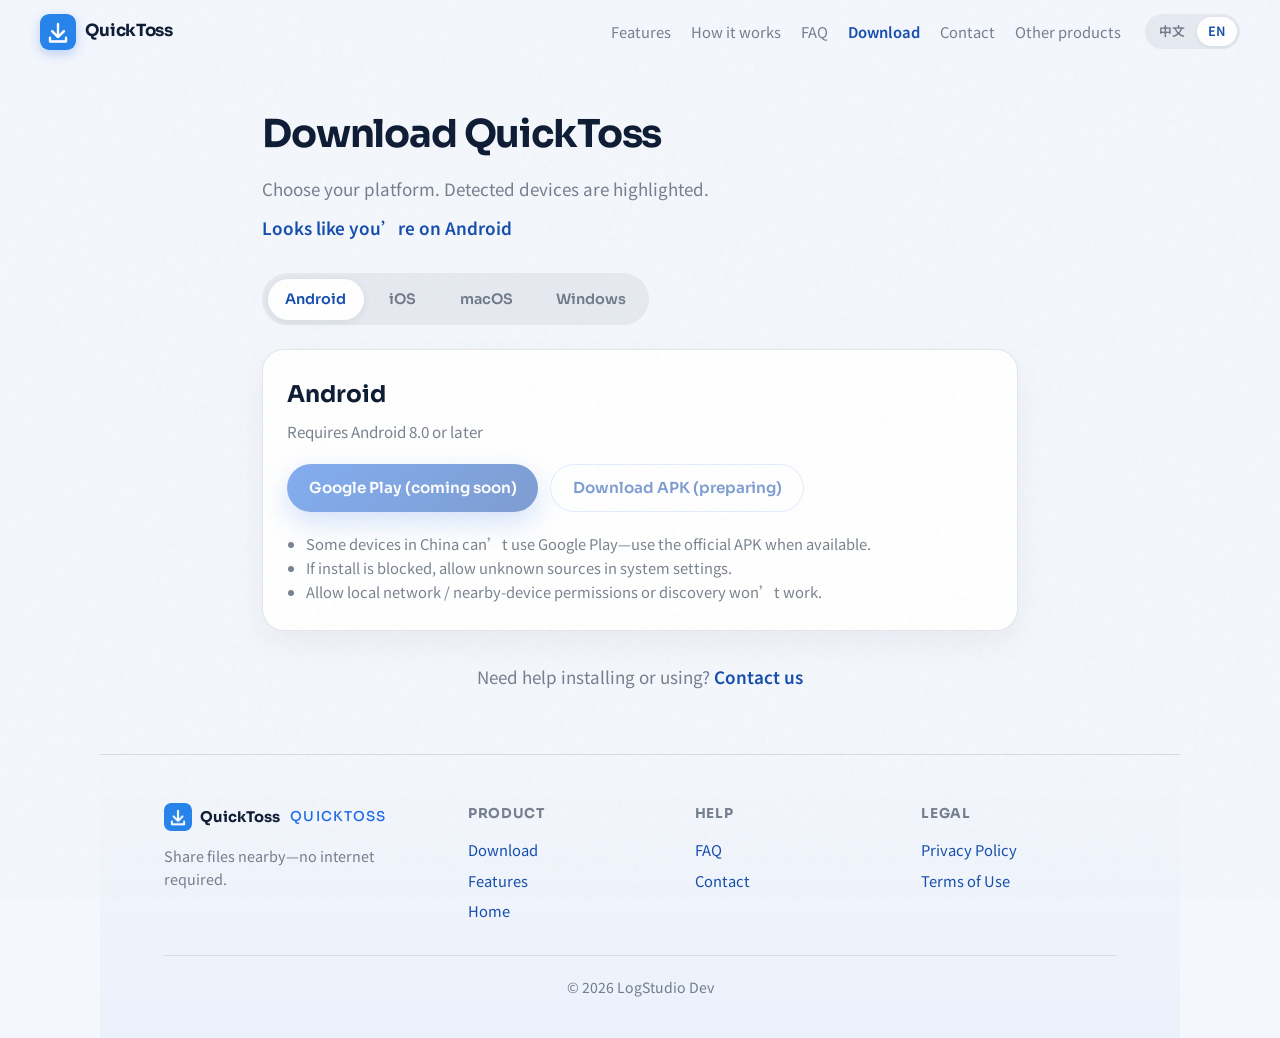
==== download.html @ efa37c93 "Expand the product site with features, FAQ, compare, and a download page. Make the homepage explain " ====
<!DOCTYPE html>
<html lang="zh-CN">
<head>
  <meta charset="utf-8" />
  <meta name="viewport" content="width=device-width, initial-scale=1" />
  <title>下载 · 轻传 QuickToss</title>
  <meta name="description" content="下载轻传：Android、iPhone / iPad、Mac，Windows 即将推出。" />
  <link rel="icon" type="image/png" href="assets/favicon.png" />
  <link rel="preconnect" href="https://fonts.googleapis.com" />
  <link rel="preconnect" href="https://fonts.gstatic.com" crossorigin />
  <link href="https://fonts.googleapis.com/css2?family=Noto+Sans+SC:wght@400;500;700;900&family=Sora:wght@400;500;600;700&display=swap" rel="stylesheet" />
  <link rel="stylesheet" href="styles.css" />
</head>
<body>
  <div class="noise" aria-hidden="true"></div>

  <header class="top">
    <a class="top-brand" href="index.html" aria-label="轻传">
      <img src="assets/icon.png" width="36" height="36" alt="" />
      <span data-i18n="brand">轻传</span>
    </a>
    <nav class="top-nav">
      <a href="index.html#features" data-i18n="nav.features">功能</a>
      <a href="index.html#how" data-i18n="nav.how">怎么用</a>
      <a href="index.html#faq" data-i18n="nav.faq">常见问题</a>
      <a href="download.html" class="is-current" data-i18n="nav.download">下载</a>
      <a href="index.html#contact" data-i18n="nav.contact">联系</a>
      <a href="https://logstudiodev.github.io/LogSuiteWebSite/" target="_blank" rel="noopener noreferrer" data-i18n="nav.more">其他产品</a>
    </nav>
    <div class="lang" role="group" aria-label="Language">
      <button type="button" class="lang-btn is-active" data-lang="zh">中文</button>
      <button type="button" class="lang-btn" data-lang="en">EN</button>
    </div>
  </header>

  <main class="dl-page">
    <header class="dl-hero">
      <h1 data-i18n="dlpage.title">下载轻传</h1>
      <p data-i18n="dlpage.lead">选择你的平台。检测到的设备会高亮显示。</p>
      <p class="dl-detected" data-detect-label></p>
    </header>

    <div class="dl-tabs" role="tablist" data-dl-tabs>
      <button type="button" role="tab" data-platform="android" aria-selected="false">Android</button>
      <button type="button" role="tab" data-platform="ios" aria-selected="false">iOS</button>
      <button type="button" role="tab" data-platform="mac" aria-selected="false">macOS</button>
      <button type="button" role="tab" data-platform="windows" aria-selected="false">Windows</button>
    </div>

    <section class="dl-panel" id="android" data-panel="android" hidden>
      <h2>Android</h2>
      <p class="dl-req" data-i18n="dlpage.android.req">系统要求：Android 8.0 及以上</p>
      <div class="dl-actions">
        <a class="btn btn-primary is-disabled" href="#" aria-disabled="true" data-i18n="dlpage.play">Google Play（即将上架）</a>
        <a class="btn btn-ghost is-disabled" href="#" aria-disabled="true" data-i18n="dlpage.apk">直接下载 APK（准备中）</a>
      </div>
      <ul class="dl-notes">
        <li data-i18n="dlpage.android.n1">国内部分机型无法使用 Google Play，可等官方 APK。</li>
        <li data-i18n="dlpage.android.n2">安装 APK 时如提示「未知来源」，请在系统设置里允许安装。</li>
        <li data-i18n="dlpage.android.n3">首次使用请允许本地网络 / 附近设备相关权限，否则找不到对方。</li>
      </ul>
    </section>

    <section class="dl-panel" id="ios" data-panel="ios" hidden>
      <h2>iPhone / iPad</h2>
      <p class="dl-req" data-i18n="dlpage.ios.req">系统要求：iOS / iPadOS 15 及以上</p>
      <div class="dl-actions">
        <a class="btn btn-primary is-disabled" href="#" aria-disabled="true" data-i18n="dlpage.appstore">App Store（即将上架）</a>
      </div>
      <ul class="dl-notes">
        <li data-i18n="dlpage.ios.n1">首次打开请允许「本地网络」权限，否则找不到附近设备。</li>
        <li data-i18n="dlpage.ios.n2">接收照片进系统相册；其他文件在「文件」App › 轻传。</li>
        <li data-i18n="dlpage.ios.n3">iOS 限制后台接收，传大文件时请保持轻传在前台。</li>
      </ul>
    </section>

    <section class="dl-panel" id="mac" data-panel="mac" hidden>
      <h2>Mac</h2>
      <p class="dl-req" data-i18n="dlpage.mac.req">系统要求：macOS 15 及以上</p>
      <div class="dl-actions">
        <a class="btn btn-primary is-disabled" href="#" aria-disabled="true" data-i18n="dlpage.macstore">Mac App Store（即将上架）</a>
      </div>
      <ul class="dl-notes">
        <li data-i18n="dlpage.mac.n1">首次打开请允许「本地网络」权限。</li>
        <li data-i18n="dlpage.mac.n2">轻传在菜单栏运行，文件默认保存到「下载」文件夹。</li>
        <li data-i18n="dlpage.mac.n3">可在设置里打开「登录时打开」。</li>
      </ul>
    </section>

    <section class="dl-panel" id="windows" data-panel="windows" hidden>
      <h2>Windows</h2>
      <p class="dl-req" data-i18n="dlpage.windows.req">计划支持：Windows 10 1809 及以上（含 Windows 11）</p>
      <div class="dl-actions">
        <a class="btn btn-primary is-disabled" href="#" aria-disabled="true" data-i18n="dlpage.msstore">微软商店（即将推出）</a>
      </div>
      <ul class="dl-notes">
        <li data-i18n="dlpage.windows.n1">Windows 版排在安卓 / iOS / Mac 第一期功能完成之后。</li>
        <li data-i18n="dlpage.windows.n2">上架后请把 Wi‑Fi 设为「专用网络」，否则可能收不到文件。</li>
        <li data-i18n="dlpage.windows.n3">打开 HEIC 照片可能需要安装微软的 HEIF 扩展。</li>
      </ul>
    </section>

    <p class="dl-help"><span data-i18n="dlpage.help">安装或使用遇到问题？</span> <a href="index.html#contact" data-i18n="dlpage.help.link">联系我们</a></p>
  </main>

  <footer class="foot foot-grid">
    <div class="foot-col">
      <div class="foot-brand">
        <img src="assets/icon.png" width="28" height="28" alt="" />
        <span data-i18n="brand">轻传</span>
        <span class="foot-aka">QuickToss</span>
      </div>
      <p class="foot-tag" data-i18n="foot.tag">无需互联网，与附近设备分享文件。</p>
    </div>
    <div class="foot-col">
      <h4 data-i18n="foot.product">产品</h4>
      <a href="download.html" data-i18n="nav.download">下载</a>
      <a href="index.html#features" data-i18n="nav.features">功能</a>
      <a href="index.html" data-i18n="dlpage.home">首页</a>
    </div>
    <div class="foot-col">
      <h4 data-i18n="foot.help">帮助</h4>
      <a href="index.html#faq" data-i18n="nav.faq">常见问题</a>
      <a href="index.html#contact" data-i18n="nav.contact">联系我们</a>
    </div>
    <div class="foot-col">
      <h4 data-i18n="foot.legal">法律</h4>
      <a href="privacy.html" data-i18n="foot.privacy">隐私政策</a>
      <a href="terms.html" data-i18n="foot.terms">使用协议</a>
    </div>
    <p class="foot-copy">© 2026 LogStudio Dev</p>
  </footer>

  <script src="app.js"></script>
</body>
</html>
---- styles.css ----
:root {
  --blue: #1e6be6;
  --blue-ink: #144dad;
  --blue-deep: #0a2a6e;
  --blue-soft: #e8f1ff;
  --sky: #6eb0ff;
  --canvas: #f4f7fc;
  --ink: #0d1b33;
  --muted: rgba(13, 27, 51, 0.55);
  --line: rgba(13, 27, 51, 0.1);
  --white: #ffffff;
  --radius: 18px;
  --font-display: "Sora", "Noto Sans SC", system-ui, sans-serif;
  --font-body: "Noto Sans SC", "Sora", system-ui, sans-serif;
  --ease: cubic-bezier(0.22, 1, 0.36, 1);
}

*,
*::before,
*::after {
  box-sizing: border-box;
}

html {
  scroll-behavior: smooth;
}

body {
  margin: 0;
  color: var(--ink);
  font-family: var(--font-body);
  font-size: 17px;
  line-height: 1.6;
  background: var(--canvas);
  -webkit-font-smoothing: antialiased;
  text-rendering: optimizeLegibility;
}

img {
  display: block;
  max-width: 100%;
}

a {
  color: inherit;
  text-decoration: none;
}

button {
  font: inherit;
  color: inherit;
  background: none;
  border: 0;
  cursor: pointer;
}

.noise {
  pointer-events: none;
  position: fixed;
  inset: 0;
  z-index: 50;
  opacity: 0.035;
  background-image: url("data:image/svg+xml,%3Csvg viewBox='0 0 200 200' xmlns='http://www.w3.org/2000/svg'%3E%3Cfilter id='n'%3E%3CfeTurbulence type='fractalNoise' baseFrequency='0.85' numOctaves='3' stitchTiles='stitch'/%3E%3C/filter%3E%3Crect width='100%25' height='100%25' filter='url(%23n)'/%3E%3C/svg%3E");
}

/* —— Top bar —— */
.top {
  position: fixed;
  top: 0;
  left: 0;
  right: 0;
  z-index: 40;
  display: flex;
  align-items: center;
  gap: 1.5rem;
  padding: 0.85rem clamp(1.2rem, 4vw, 2.5rem);
  background: rgba(244, 247, 252, 0.72);
  backdrop-filter: blur(16px) saturate(1.2);
  border-bottom: 1px solid transparent;
  transition: border-color 0.3s var(--ease), background 0.3s var(--ease);
}

.top.is-scrolled {
  border-bottom-color: var(--line);
  background: rgba(244, 247, 252, 0.9);
}

.top-brand {
  display: flex;
  align-items: center;
  gap: 0.55rem;
  font-family: var(--font-display);
  font-weight: 700;
  font-size: 1.05rem;
  letter-spacing: -0.02em;
}

.top-brand img {
  border-radius: 9px;
  box-shadow: 0 4px 12px rgba(30, 107, 230, 0.28);
}

.top-nav {
  display: flex;
  gap: 1.25rem;
  margin-left: auto;
  font-size: 0.92rem;
  color: var(--muted);
}

.top-nav a:hover {
  color: var(--ink);
}

.lang {
  display: flex;
  padding: 3px;
  border-radius: 999px;
  background: rgba(13, 27, 51, 0.06);
}

.lang-btn {
  padding: 0.28rem 0.7rem;
  border-radius: 999px;
  font-size: 0.8rem;
  font-weight: 600;
  color: var(--muted);
  transition: background 0.2s, color 0.2s;
}

.lang-btn.is-active {
  background: var(--white);
  color: var(--blue-ink);
  box-shadow: 0 1px 4px rgba(13, 27, 51, 0.08);
}

/* —— Hero —— */
.hero {
  position: relative;
  min-height: 100svh;
  display: grid;
  grid-template-columns: 1.05fr 0.95fr;
  align-items: center;
  gap: clamp(1.5rem, 4vw, 3rem);
  padding: clamp(6rem, 12vh, 8rem) clamp(1.2rem, 5vw, 4rem) 4rem;
  overflow: hidden;
}

.hero-bg {
  position: absolute;
  inset: 0;
  z-index: 0;
  background:
    radial-gradient(ellipse 80% 60% at 70% 40%, rgba(110, 176, 255, 0.45), transparent 55%),
    radial-gradient(ellipse 50% 40% at 15% 80%, rgba(30, 107, 230, 0.18), transparent 50%),
    linear-gradient(165deg, #dceaff 0%, var(--canvas) 45%, #eef3fb 100%);
}

.orb {
  position: absolute;
  border-radius: 50%;
  filter: blur(60px);
  animation: drift 14s ease-in-out infinite alternate;
}

.orb-a {
  width: min(48vw, 520px);
  height: min(48vw, 520px);
  top: -8%;
  right: 5%;
  background: rgba(30, 107, 230, 0.35);
}

.orb-b {
  width: min(36vw, 380px);
  height: min(36vw, 380px);
  bottom: 5%;
  left: 8%;
  background: rgba(110, 176, 255, 0.4);
  animation-delay: -5s;
}

.grid {
  position: absolute;
  inset: 0;
  background-image:
    linear-gradient(rgba(30, 107, 230, 0.06) 1px, transparent 1px),
    linear-gradient(90deg, rgba(30, 107, 230, 0.06) 1px, transparent 1px);
  background-size: 56px 56px;
  mask-image: radial-gradient(ellipse 70% 60% at 60% 45%, #000 20%, transparent 75%);
}

@keyframes drift {
  from { transform: translate(0, 0) scale(1); }
  to { transform: translate(-4%, 6%) scale(1.08); }
}

.hero-copy,
.hero-stage {
  position: relative;
  z-index: 1;
}

.hero-brand {
  margin: 0;
  font-family: var(--font-display);
  font-weight: 700;
  font-size: clamp(3.4rem, 9vw, 6.2rem);
  line-height: 0.95;
  letter-spacing: -0.04em;
  color: var(--blue-deep);
  animation: rise 0.9s var(--ease) both;
}

.hero-aka {
  margin: 0.35rem 0 1.4rem;
  font-family: var(--font-display);
  font-weight: 600;
  font-size: clamp(1.05rem, 2.2vw, 1.35rem);
  letter-spacing: 0.18em;
  text-transform: uppercase;
  color: var(--blue);
  animation: rise 0.9s var(--ease) 0.08s both;
}

.hero-copy h1 {
  margin: 0 0 0.85rem;
  max-width: 14em;
  font-family: var(--font-display);
  font-weight: 600;
  font-size: clamp(1.45rem, 3vw, 2rem);
  line-height: 1.25;
  letter-spacing: -0.02em;
  animation: rise 0.9s var(--ease) 0.14s both;
}

.hero-lead {
  margin: 0 0 1.75rem;
  max-width: 28em;
  color: var(--muted);
  font-size: 1.05rem;
  animation: rise 0.9s var(--ease) 0.2s both;
}

.hero-pills {
  list-style: none;
  margin: 0 0 1.5rem;
  padding: 0;
  display: flex;
  flex-wrap: wrap;
  gap: 0.5rem;
  animation: rise 0.9s var(--ease) 0.24s both;
}

.hero-pills li {
  padding: 0.35rem 0.85rem;
  border-radius: 999px;
  font-family: var(--font-display);
  font-size: 0.82rem;
  font-weight: 600;
  color: var(--blue-ink);
  background: rgba(255, 255, 255, 0.7);
  border: 1px solid rgba(30, 107, 230, 0.2);
}

.hero-cta {
  display: flex;
  flex-wrap: wrap;
  gap: 0.75rem;
  animation: rise 0.9s var(--ease) 0.28s both;
}

/* —— Stats strip —— */
.stats {
  padding: 0 clamp(1.2rem, 5vw, 4rem) 1rem;
}

.stats-inner {
  max-width: 1080px;
  margin: 0 auto;
  display: grid;
  grid-template-columns: repeat(4, 1fr);
  gap: 0.85rem;
  padding: 1.25rem 1.4rem;
  border-radius: 22px;
  background: var(--white);
  border: 1px solid var(--line);
  box-shadow: 0 12px 32px rgba(13, 27, 51, 0.05);
}

.stat {
  display: flex;
  flex-direction: column;
  gap: 0.2rem;
  text-align: center;
}

.stat strong {
  font-family: var(--font-display);
  font-size: 1.55rem;
  font-weight: 700;
  letter-spacing: -0.03em;
  color: var(--blue-deep);
}

.stat span {
  font-size: 0.85rem;
  color: var(--muted);
}

@keyframes rise {
  from {
    opacity: 0;
    transform: translateY(22px);
  }
  to {
    opacity: 1;
    transform: translateY(0);
  }
}

.btn {
  display: inline-flex;
  align-items: center;
  justify-content: center;
  min-height: 48px;
  padding: 0 1.35rem;
  border-radius: 999px;
  font-family: var(--font-display);
  font-weight: 600;
  font-size: 0.95rem;
  transition: transform 0.2s var(--ease), box-shadow 0.2s, background 0.2s;
}

.btn:hover {
  transform: translateY(-1px);
}

.btn-primary {
  color: var(--white);
  background: linear-gradient(135deg, var(--blue) 0%, var(--blue-ink) 100%);
  box-shadow: 0 10px 28px rgba(30, 107, 230, 0.35);
}

.btn-primary:hover {
  box-shadow: 0 14px 32px rgba(30, 107, 230, 0.42);
}

.btn-ghost {
  color: var(--blue-ink);
  background: rgba(255, 255, 255, 0.55);
  border: 1px solid rgba(30, 107, 230, 0.22);
}

.btn-ghost:hover {
  background: var(--white);
}

/* Hero stage — desktop & mobile are separate layouts */
.hero-stage {
  display: flex;
  align-items: center;
  justify-content: center;
  animation: rise 1s var(--ease) 0.22s both;
}

.hero-stage-mobi {
  display: none;
}

.hero-stage-desk {
  gap: clamp(0.6rem, 1.8vw, 1.4rem);
  min-height: 320px;
  width: 100%;
  max-width: none;
  justify-self: stretch;
}

.hero-stage-desk .stage-icon img {
  width: clamp(160px, 18vw, 220px);
  height: auto;
  border-radius: 28%;
  box-shadow:
    0 28px 64px rgba(20, 77, 173, 0.38),
    0 0 0 1px rgba(255, 255, 255, 0.4) inset;
  animation: breathe 4.5s ease-in-out infinite;
}

.hero-stage-desk .stage-device {
  width: 64px;
  height: 96px;
  border-radius: 14px;
}

.hero-stage-desk .stage-mac {
  width: 118px;
  height: 74px;
  border-radius: 12px;
}

.hero-stage-desk .stage-beam {
  width: clamp(72px, 9vw, 120px);
  height: 4px;
}

.stage-icon {
  position: relative;
  flex-shrink: 0;
}

.stage-icon::after {
  content: "";
  position: absolute;
  inset: -22%;
  border-radius: 40%;
  background: radial-gradient(circle, rgba(30, 107, 230, 0.3), transparent 68%);
  z-index: -1;
  animation: pulse-glow 4.5s ease-in-out infinite;
}

@keyframes breathe {
  0%, 100% { transform: translateY(0); }
  50% { transform: translateY(-10px); }
}

@keyframes pulse-glow {
  0%, 100% { opacity: 0.7; transform: scale(1); }
  50% { opacity: 1; transform: scale(1.06); }
}

.stage-device {
  border-radius: 12px;
  background: linear-gradient(160deg, var(--white), #d8e7ff);
  border: 2px solid rgba(30, 107, 230, 0.35);
  box-shadow: 0 14px 32px rgba(20, 77, 173, 0.16);
  position: relative;
  flex-shrink: 0;
}

.stage-mac::after {
  content: "";
  position: absolute;
  left: 50%;
  bottom: -12px;
  transform: translateX(-50%);
  width: 56%;
  height: 7px;
  border-radius: 0 0 5px 5px;
  background: rgba(30, 107, 230, 0.28);
}

.stage-label {
  position: absolute;
  left: 50%;
  bottom: -1.75rem;
  transform: translateX(-50%);
  font-family: var(--font-display);
  font-size: 0.75rem;
  font-weight: 600;
  letter-spacing: 0.06em;
  color: var(--blue-ink);
  opacity: 0.72;
  white-space: nowrap;
}

.stage-beam {
  position: relative;
  height: 3px;
  border-radius: 999px;
  background: linear-gradient(90deg, transparent, var(--blue), transparent);
  overflow: visible;
  flex-shrink: 1;
}

.stage-beam-r {
  background: linear-gradient(90deg, transparent, var(--sky), transparent);
}

.packet {
  position: absolute;
  top: 50%;
  width: 8px;
  height: 8px;
  margin-top: -4px;
  border-radius: 50%;
  background: var(--blue);
  box-shadow: 0 0 12px rgba(30, 107, 230, 0.8);
  animation: fly 2.4s linear infinite;
}

.stage-beam-r .packet {
  background: var(--sky);
  animation-name: fly-r;
}

.packet.p2 { animation-delay: 0.8s; }
.packet.p3 { animation-delay: 1.6s; }

@keyframes fly {
  0% { left: 0; opacity: 0; transform: scale(0.6); }
  15% { opacity: 1; }
  85% { opacity: 1; }
  100% { left: 100%; opacity: 0; transform: scale(1.1); }
}

@keyframes fly-r {
  0% { left: 100%; opacity: 0; transform: scale(0.6); }
  15% { opacity: 1; }
  85% { opacity: 1; }
  100% { left: 0; opacity: 0; transform: scale(1.1); }
}

/* —— Sections —— */
.section {
  padding: clamp(4rem, 10vh, 6.5rem) clamp(1.2rem, 5vw, 4rem);
  max-width: 1080px;
  margin: 0 auto;
}

.section-head {
  margin-bottom: 2.5rem;
  max-width: 36em;
}

.section-head h2 {
  margin: 0 0 0.6rem;
  font-family: var(--font-display);
  font-weight: 700;
  font-size: clamp(1.65rem, 3.5vw, 2.25rem);
  letter-spacing: -0.03em;
  line-height: 1.2;
}

.section-head p {
  margin: 0;
  color: var(--muted);
  font-size: 1.05rem;
}

.feature-grid {
  list-style: none;
  margin: 0;
  padding: 0;
  display: grid;
  grid-template-columns: repeat(2, 1fr);
  gap: 1.1rem;
}

.feature-grid-3 {
  grid-template-columns: repeat(3, 1fr);
}

.feature-card {
  position: relative;
  display: flex;
  flex-direction: column;
  gap: 0.55rem;
  padding: 1.45rem 1.4rem 1.5rem;
  border-radius: 22px;
  background:
    linear-gradient(165deg, rgba(255, 255, 255, 0.95), rgba(232, 241, 255, 0.65));
  border: 1px solid rgba(30, 107, 230, 0.12);
  box-shadow: 0 14px 36px rgba(20, 77, 173, 0.07);
  transition: transform 0.25s var(--ease), box-shadow 0.25s;
}

.feature-badge {
  position: absolute;
  top: 0.9rem;
  right: 0.9rem;
  padding: 0.2rem 0.55rem;
  border-radius: 999px;
  font-family: var(--font-display);
  font-size: 0.68rem;
  font-weight: 700;
  letter-spacing: 0.04em;
  color: var(--blue);
  background: var(--blue-soft);
}

.feature-card:hover {
  transform: translateY(-3px);
  box-shadow: 0 20px 44px rgba(20, 77, 173, 0.12);
}

.feature-icon {
  display: grid;
  place-items: center;
  width: 48px;
  height: 48px;
  border-radius: 14px;
  color: var(--blue);
  background: rgba(30, 107, 230, 0.1);
  margin-bottom: 0.15rem;
}

.feature-card strong {
  font-family: var(--font-display);
  font-size: 1.15rem;
  letter-spacing: -0.02em;
}

.feature-card > span:last-child {
  color: var(--muted);
  font-size: 0.95rem;
  line-height: 1.55;
}

.steps {
  list-style: none;
  margin: 0;
  padding: 0;
  display: grid;
  grid-template-columns: repeat(3, 1fr);
  gap: 1rem;
}

.step-card {
  position: relative;
  display: flex;
  flex-direction: column;
  gap: 1rem;
  min-height: 100%;
  padding: 1.5rem 1.35rem 1.55rem;
  border-radius: 22px;
  background: var(--white);
  border: 1px solid var(--line);
  box-shadow: 0 12px 32px rgba(13, 27, 51, 0.05);
  overflow: hidden;
}

.step-card::before {
  content: "";
  position: absolute;
  inset: 0 auto 0 0;
  width: 4px;
  background: linear-gradient(180deg, var(--blue), var(--sky));
}

.step-num {
  display: inline-flex;
  align-items: center;
  font-family: var(--font-display);
  font-weight: 700;
  font-size: 0.85rem;
  letter-spacing: 0.08em;
  color: var(--blue);
  background: var(--blue-soft);
  border-radius: 999px;
  padding: 0.35rem 0.75rem;
  width: fit-content;
}

.step-body strong {
  display: block;
  font-family: var(--font-display);
  font-size: 1.15rem;
  margin-bottom: 0.4rem;
  letter-spacing: -0.02em;
}

.step-body p {
  margin: 0;
  color: var(--muted);
  font-size: 0.95rem;
  line-height: 1.55;
}

.safe-block {
  margin-top: 3rem;
  padding: 1.75rem 1.5rem 1.85rem;
  border-radius: 24px;
  background: linear-gradient(160deg, rgba(30, 107, 230, 0.08), rgba(255, 255, 255, 0.9));
  border: 1px solid rgba(30, 107, 230, 0.14);
}

.safe-block .section-head {
  margin-bottom: 1.5rem;
}

.safe-block h3 {
  margin: 0 0 0.45rem;
  font-family: var(--font-display);
  font-size: clamp(1.25rem, 2.5vw, 1.55rem);
  letter-spacing: -0.02em;
}

.safe-steps {
  list-style: none;
  margin: 0;
  padding: 0;
  display: grid;
  grid-template-columns: repeat(3, 1fr);
  gap: 1rem;
  counter-reset: safe;
}

.safe-steps li {
  position: relative;
  padding: 1.1rem 1.1rem 1.15rem 1.2rem;
  border-radius: 16px;
  background: rgba(255, 255, 255, 0.85);
  border: 1px solid rgba(30, 107, 230, 0.1);
}

.safe-steps li::before {
  counter-increment: safe;
  content: counter(safe);
  display: inline-flex;
  align-items: center;
  justify-content: center;
  width: 1.6rem;
  height: 1.6rem;
  margin-bottom: 0.55rem;
  border-radius: 50%;
  font-family: var(--font-display);
  font-size: 0.8rem;
  font-weight: 700;
  color: var(--white);
  background: var(--blue);
}

.safe-steps strong {
  display: block;
  font-family: var(--font-display);
  margin-bottom: 0.35rem;
}

.safe-steps p {
  margin: 0;
  color: var(--muted);
  font-size: 0.92rem;
}

/* —— Compare —— */
.compare-wrap {
  overflow-x: auto;
  border-radius: 22px;
  border: 1px solid var(--line);
  background: var(--white);
  box-shadow: 0 12px 32px rgba(13, 27, 51, 0.05);
}

.compare-table {
  width: 100%;
  border-collapse: collapse;
  min-width: 640px;
  font-size: 0.95rem;
}

.compare-table th,
.compare-table td {
  padding: 0.95rem 1rem;
  text-align: center;
  border-bottom: 1px solid var(--line);
}

.compare-table thead th {
  font-family: var(--font-display);
  font-weight: 700;
  font-size: 0.92rem;
  background: rgba(232, 241, 255, 0.55);
}

.compare-table tbody th {
  text-align: left;
  font-weight: 600;
  color: var(--ink);
  white-space: nowrap;
}

.compare-table tbody tr:last-child th,
.compare-table tbody tr:last-child td {
  border-bottom: 0;
}

.compare-table .is-highlight {
  background: rgba(30, 107, 230, 0.07);
  color: var(--blue-ink);
  font-weight: 700;
}

/* —— FAQ —— */
.faq-list {
  display: flex;
  flex-direction: column;
  gap: 0.75rem;
  max-width: 800px;
}

.faq-item {
  border-radius: 16px;
  background: var(--white);
  border: 1px solid var(--line);
  padding: 0 1.2rem;
  overflow: hidden;
}

.faq-item summary {
  cursor: pointer;
  list-style: none;
  padding: 1.1rem 0;
  font-family: var(--font-display);
  font-weight: 600;
  font-size: 1.02rem;
}

.faq-item summary::-webkit-details-marker {
  display: none;
}

.faq-item summary::after {
  content: "+";
  float: right;
  color: var(--blue);
  font-weight: 700;
}

.faq-item[open] summary::after {
  content: "–";
}

.faq-item p {
  margin: 0 0 1.15rem;
  color: var(--muted);
  font-size: 0.95rem;
  line-height: 1.6;
}

.dl-more {
  margin: 1.5rem 0 0;
  text-align: center;
}

.dl-more a {
  color: var(--blue-ink);
  font-weight: 600;
}

.dl-more a:hover {
  text-decoration: underline;
}

.contact-addr {
  margin: 1.5rem 0 0;
  text-align: center;
  color: var(--muted);
  font-size: 0.92rem;
}

.contact-addr a {
  color: var(--blue-ink);
  font-weight: 600;
}

/* —— Download page —— */
.dl-page {
  max-width: 820px;
  margin: 0 auto;
  padding: 6.5rem clamp(1.2rem, 4vw, 2rem) 4rem;
}

.dl-hero h1 {
  margin: 0 0 0.6rem;
  font-family: var(--font-display);
  font-size: clamp(1.8rem, 4vw, 2.4rem);
  letter-spacing: -0.03em;
}

.dl-hero p {
  margin: 0;
  color: var(--muted);
}

.dl-detected {
  margin-top: 0.75rem !important;
  font-weight: 600;
  color: var(--blue-ink) !important;
}

.dl-tabs {
  display: flex;
  flex-wrap: wrap;
  gap: 0.5rem;
  margin: 2rem 0 1.5rem;
  padding: 0.35rem;
  border-radius: 999px;
  background: rgba(13, 27, 51, 0.06);
  width: fit-content;
  max-width: 100%;
}

.dl-tabs button {
  padding: 0.55rem 1.1rem;
  border-radius: 999px;
  font-family: var(--font-display);
  font-weight: 600;
  font-size: 0.9rem;
  color: var(--muted);
}

.dl-tabs button.is-active,
.dl-tabs button[aria-selected="true"] {
  background: var(--white);
  color: var(--blue-ink);
  box-shadow: 0 2px 8px rgba(13, 27, 51, 0.08);
}

.dl-panel {
  padding: 1.6rem 1.5rem;
  border-radius: 22px;
  background: var(--white);
  border: 1px solid var(--line);
  box-shadow: 0 12px 32px rgba(13, 27, 51, 0.05);
}

.dl-panel h2 {
  margin: 0 0 0.4rem;
  font-family: var(--font-display);
  font-size: 1.45rem;
}

.dl-req {
  margin: 0 0 1.25rem;
  color: var(--muted);
  font-size: 0.95rem;
}

.dl-actions {
  display: flex;
  flex-wrap: wrap;
  gap: 0.75rem;
  margin-bottom: 1.25rem;
}

.btn.is-disabled,
.btn[aria-disabled="true"] {
  opacity: 0.55;
  pointer-events: none;
  cursor: default;
}

.dl-notes {
  margin: 0;
  padding-left: 1.2rem;
  color: var(--muted);
  font-size: 0.92rem;
  line-height: 1.65;
}

.dl-help {
  margin: 2rem 0 0;
  text-align: center;
  color: var(--muted);
}

.dl-help a {
  color: var(--blue-ink);
  font-weight: 600;
}

.top-nav a.is-current {
  color: var(--blue-ink);
  font-weight: 600;
}

/* —— Download —— */
.download {
  max-width: 960px;
}

.dl-grid {
  display: grid;
  grid-template-columns: repeat(2, 1fr);
  gap: 1rem;
}

.dl-item {
  display: flex;
  flex-direction: column;
  gap: 0.2rem;
  padding: 1.35rem 1.4rem;
  border-radius: var(--radius);
  background: var(--white);
  border: 1px solid var(--line);
  transition: border-color 0.2s, box-shadow 0.2s, transform 0.2s var(--ease);
}

.dl-item:hover {
  border-color: rgba(30, 107, 230, 0.35);
  box-shadow: 0 12px 32px rgba(20, 77, 173, 0.1);
  transform: translateY(-2px);
}

.dl-item[aria-disabled="true"] {
  opacity: 0.72;
  cursor: default;
}

.dl-item[aria-disabled="true"]:hover {
  transform: none;
  box-shadow: none;
  border-color: var(--line);
}

.dl-platform {
  font-family: var(--font-display);
  font-weight: 700;
  font-size: 1.05rem;
}

.dl-store {
  color: var(--muted);
  font-size: 0.9rem;
}

.dl-soon {
  margin-top: 0.55rem;
  font-size: 0.78rem;
  font-weight: 600;
  letter-spacing: 0.04em;
  color: var(--blue);
  text-transform: uppercase;
}

.dl-item-ready .dl-soon {
  color: var(--blue-ink);
}

/* —— Screens carousel —— */
.screens {
  max-width: 1100px;
}

.screen-carousel {
  position: relative;
  display: grid;
  grid-template-columns: auto 1fr auto;
  align-items: center;
  gap: 0.5rem 0.75rem;
}

.carousel-track {
  display: flex;
  gap: 1.25rem;
  overflow-x: auto;
  scroll-snap-type: x mandatory;
  scroll-behavior: smooth;
  padding: 0.75rem 0.25rem 1.5rem;
  -webkit-overflow-scrolling: touch;
  scrollbar-width: none;
}

.carousel-track::-webkit-scrollbar {
  display: none;
}

.phone-frame {
  flex: 0 0 auto;
  width: min(240px, 72vw);
  margin: 0;
  scroll-snap-align: center;
}

.phone-shot {
  border-radius: 28px;
  overflow: hidden;
  border: 3px solid #0d1b33;
  background: #0d1b33;
  box-shadow: 0 20px 48px rgba(13, 27, 51, 0.14);
  aspect-ratio: 800 / 1632;
}

.phone-shot img {
  width: 100%;
  height: 100%;
  object-fit: cover;
  display: block;
}

.phone-frame figcaption {
  margin-top: 0.85rem;
  text-align: center;
  font-family: var(--font-display);
  font-size: 0.88rem;
  font-weight: 600;
  color: var(--muted);
}

.carousel-nav {
  width: 42px;
  height: 42px;
  border-radius: 50%;
  display: grid;
  place-items: center;
  background: var(--white);
  border: 1px solid var(--line);
  color: var(--blue-ink);
  box-shadow: 0 6px 16px rgba(13, 27, 51, 0.06);
  transition: background 0.2s, transform 0.2s;
}

.carousel-nav:hover {
  background: var(--blue-soft);
  transform: scale(1.04);
}

.carousel-dots {
  grid-column: 1 / -1;
  display: flex;
  justify-content: center;
  gap: 0.45rem;
}

.carousel-dots button {
  width: 8px;
  height: 8px;
  border-radius: 50%;
  background: rgba(30, 107, 230, 0.25);
  padding: 0;
}

.carousel-dots button.is-active {
  background: var(--blue);
  width: 22px;
  border-radius: 999px;
}

/* —— Contact —— */
.contact-kicker {
  margin: 0 0 0.4rem;
  font-family: var(--font-display);
  font-size: 0.85rem;
  font-weight: 700;
  letter-spacing: 0.08em;
  text-transform: uppercase;
  color: var(--blue);
}

.contact-panel {
  display: grid;
  grid-template-columns: repeat(3, 1fr);
  gap: 1rem;
}

.contact-panel-email {
  grid-template-columns: repeat(2, 1fr);
  max-width: 720px;
}

.contact-block {
  padding: 1.4rem 1.35rem;
  border-radius: var(--radius);
  background: var(--white);
  border: 1px solid var(--line);
}

.contact-block h3 {
  margin: 0 0 0.45rem;
  font-family: var(--font-display);
  font-size: 1.05rem;
}

.contact-block p {
  margin: 0 0 1rem;
  color: var(--muted);
  font-size: 0.95rem;
  line-height: 1.55;
}

.contact-block .btn {
  font-size: 0.85rem;
  min-height: 42px;
  padding: 0 1rem;
  word-break: break-all;
}

/* —— Footer —— */
.foot {
  padding: 3rem clamp(1.2rem, 5vw, 4rem) 2.5rem;
  border-top: 1px solid var(--line);
  text-align: center;
  background: linear-gradient(180deg, transparent, rgba(30, 107, 230, 0.04));
}

.foot-grid {
  display: grid;
  grid-template-columns: 1.4fr repeat(3, 1fr);
  gap: 1.5rem 2rem;
  text-align: left;
  max-width: 1080px;
  margin: 0 auto;
}

.foot-col {
  display: flex;
  flex-direction: column;
  gap: 0.45rem;
  font-size: 0.92rem;
}

.foot-col h4 {
  margin: 0 0 0.35rem;
  font-family: var(--font-display);
  font-size: 0.85rem;
  font-weight: 700;
  letter-spacing: 0.04em;
  text-transform: uppercase;
  color: var(--muted);
}

.foot-col a {
  color: var(--blue-ink);
}

.foot-col a:hover {
  text-decoration: underline;
}

.foot-brand {
  display: inline-flex;
  align-items: center;
  gap: 0.5rem;
  font-family: var(--font-display);
  font-weight: 700;
  margin-bottom: 0.35rem;
}

.foot-brand img {
  border-radius: 7px;
}

.foot-aka {
  margin-left: 0.15rem;
  font-weight: 500;
  font-size: 0.85rem;
  letter-spacing: 0.08em;
  text-transform: uppercase;
  color: var(--blue);
}

.foot-tag {
  margin: 0;
  color: var(--muted);
  font-size: 0.9rem;
  max-width: 18em;
}

.foot-copy {
  grid-column: 1 / -1;
  margin: 0.5rem 0 0;
  padding-top: 1.25rem;
  border-top: 1px solid var(--line);
  color: var(--muted);
  font-size: 0.88rem;
  text-align: center;
}

.foot-links {
  display: flex;
  flex-wrap: wrap;
  justify-content: center;
  gap: 1rem 1.5rem;
  margin: 1rem 0 1.25rem;
  font-size: 0.9rem;
}

.foot-links a {
  color: var(--blue-ink);
}

.foot-links a:hover {
  text-decoration: underline;
}

/* —— Legal pages —— */
.legal-page {
  max-width: 720px;
  margin: 0 auto;
  padding: 6.5rem clamp(1.2rem, 4vw, 2rem) 4rem;
}

.legal-page h1 {
  font-family: var(--font-display);
  font-size: 2rem;
  letter-spacing: -0.03em;
  margin: 0 0 0.5rem;
}

.legal-meta {
  color: var(--muted);
  font-size: 0.9rem;
  margin-bottom: 2rem;
}

.legal-page h2 {
  font-family: var(--font-display);
  font-size: 1.15rem;
  margin: 1.75rem 0 0.5rem;
}

.legal-page p,
.legal-page li {
  color: rgba(13, 27, 51, 0.78);
  font-size: 0.98rem;
}

.legal-page ul {
  padding-left: 1.2rem;
}

.legal-back {
  display: inline-block;
  margin-bottom: 1.5rem;
  color: var(--blue);
  font-weight: 600;
  font-size: 0.9rem;
}

/* —— Responsive —— */
@media (max-width: 880px) {
  .top-nav {
    display: none;
  }

  .hero {
    grid-template-columns: 1fr;
    min-height: auto;
    padding-top: 5.5rem;
    padding-bottom: 2.5rem;
    text-align: center;
  }

  .hero-copy h1,
  .hero-lead {
    margin-left: auto;
    margin-right: auto;
  }

  .hero-cta,
  .hero-pills {
    justify-content: center;
  }

  .stats-inner {
    grid-template-columns: repeat(2, 1fr);
  }

  .feature-grid-3,
  .safe-steps,
  .foot-grid {
    grid-template-columns: 1fr;
  }

  .foot-grid {
    text-align: center;
  }

  .foot-tag {
    max-width: none;
    margin: 0 auto;
  }

  .foot-brand {
    justify-content: center;
  }

  .dl-tabs {
    width: 100%;
    justify-content: center;
  }

  .hero-stage-desk {
    display: none;
  }

  .hero-stage-mobi {
    display: flex;
    gap: 0.35rem;
    margin: 1.4rem auto 0;
    min-height: 110px;
    max-width: 300px;
  }

  .hero-stage-mobi .stage-icon img {
    width: 58px;
    height: auto;
    border-radius: 22%;
    box-shadow: 0 12px 28px rgba(20, 77, 173, 0.3);
    animation: breathe 4.5s ease-in-out infinite;
  }

  .hero-stage-mobi .stage-icon::after {
    inset: -14%;
  }

  .hero-stage-mobi .stage-device {
    width: 34px;
    height: 52px;
    border-radius: 8px;
  }

  .hero-stage-mobi .stage-mac {
    width: 54px;
    height: 36px;
    border-radius: 7px;
  }

  .hero-stage-mobi .stage-beam {
    width: 36px;
    height: 2px;
  }

  .hero-stage-mobi .stage-label {
    font-size: 0.58rem;
    bottom: -1.25rem;
  }

  .feature-grid,
  .steps,
  .dl-grid,
  .contact-panel,
  .contact-panel-email {
    grid-template-columns: 1fr;
  }

  .contact-panel {
    max-width: none;
  }

  .section-head {
    text-align: center;
    margin-left: auto;
    margin-right: auto;
  }

  .carousel-nav {
    display: none;
  }

  .screen-carousel {
    grid-template-columns: 1fr;
  }
}

@media (min-width: 881px) {
  .hero {
    min-height: 100svh;
    grid-template-columns: minmax(0, 1fr) minmax(0, 1.05fr);
  }

  .hero-copy {
    padding-right: 0.5rem;
  }

  .hero-stage-mobi {
    display: none;
  }
}

@media (max-width: 1100px) and (min-width: 881px) {
  .feature-grid-3 {
    grid-template-columns: 1fr 1fr;
  }

  .safe-steps {
    grid-template-columns: 1fr;
  }

  .foot-grid {
    grid-template-columns: 1fr 1fr;
  }
}

@media (max-width: 980px) and (min-width: 881px) {
  .steps {
    grid-template-columns: 1fr;
  }

  .feature-grid {
    grid-template-columns: 1fr 1fr;
  }
}

@media (prefers-reduced-motion: reduce) {
  *,
  *::before,
  *::after {
    animation: none !important;
    transition: none !important;
  }
}
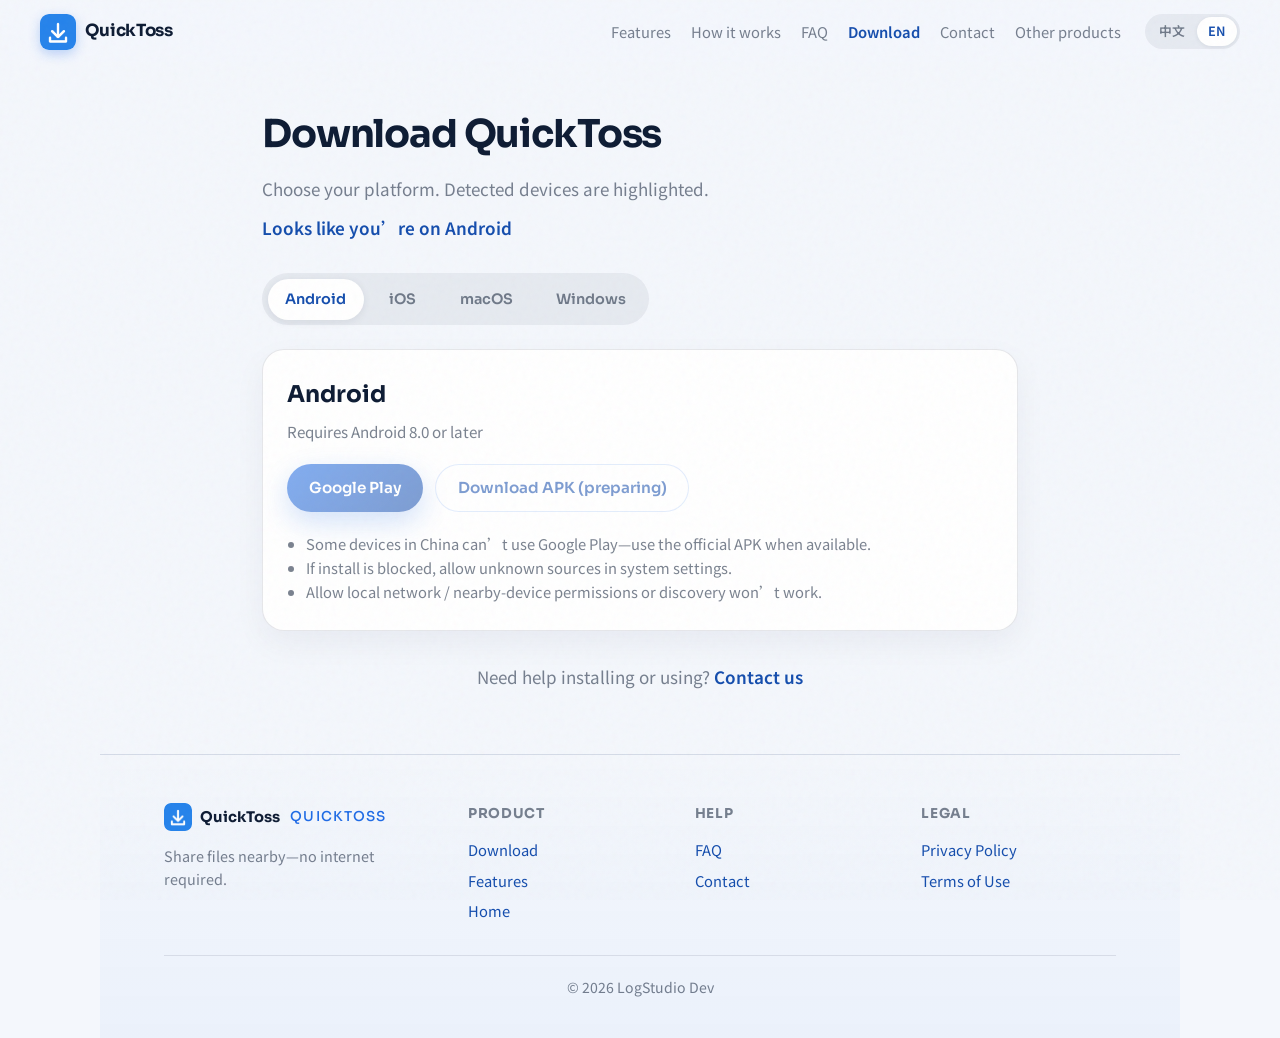
==== commit a2425d23: "Update FAQ and copy to match shipped QuickToss: QuickToss folders, full metadata, VPN note, and no “" ====
--- a/download.html
+++ b/download.html
@@ -4,7 +4,7 @@
   <meta charset="utf-8" />
   <meta name="viewport" content="width=device-width, initial-scale=1" />
   <title>下载 · 轻传 QuickToss</title>
-  <meta name="description" content="下载轻传：Android、iPhone / iPad、Mac，Windows 即将推出。" />
+  <meta name="description" content="下载轻传：Android、iPhone / iPad、Mac、Windows。" />
   <link rel="icon" type="image/png" href="assets/favicon.png" />
   <link rel="preconnect" href="https://fonts.googleapis.com" />
   <link rel="preconnect" href="https://fonts.gstatic.com" crossorigin />
@@ -51,7 +51,7 @@
       <h2>Android</h2>
       <p class="dl-req" data-i18n="dlpage.android.req">系统要求：Android 8.0 及以上</p>
       <div class="dl-actions">
-        <a class="btn btn-primary is-disabled" href="#" aria-disabled="true" data-i18n="dlpage.play">Google Play（即将上架）</a>
+        <a class="btn btn-primary is-disabled" href="#" aria-disabled="true" data-i18n="dlpage.play">Google Play</a>
         <a class="btn btn-ghost is-disabled" href="#" aria-disabled="true" data-i18n="dlpage.apk">直接下载 APK（准备中）</a>
       </div>
       <ul class="dl-notes">
@@ -65,7 +65,7 @@
       <h2>iPhone / iPad</h2>
       <p class="dl-req" data-i18n="dlpage.ios.req">系统要求：iOS / iPadOS 15 及以上</p>
       <div class="dl-actions">
-        <a class="btn btn-primary is-disabled" href="#" aria-disabled="true" data-i18n="dlpage.appstore">App Store（即将上架）</a>
+        <a class="btn btn-primary is-disabled" href="#" aria-disabled="true" data-i18n="dlpage.appstore">App Store</a>
       </div>
       <ul class="dl-notes">
         <li data-i18n="dlpage.ios.n1">首次打开请允许「本地网络」权限，否则找不到附近设备。</li>
@@ -78,7 +78,7 @@
       <h2>Mac</h2>
       <p class="dl-req" data-i18n="dlpage.mac.req">系统要求：macOS 15 及以上</p>
       <div class="dl-actions">
-        <a class="btn btn-primary is-disabled" href="#" aria-disabled="true" data-i18n="dlpage.macstore">Mac App Store（即将上架）</a>
+        <a class="btn btn-primary is-disabled" href="#" aria-disabled="true" data-i18n="dlpage.macstore">Mac App Store</a>
       </div>
       <ul class="dl-notes">
         <li data-i18n="dlpage.mac.n1">首次打开请允许「本地网络」权限。</li>
@@ -89,12 +89,12 @@
 
     <section class="dl-panel" id="windows" data-panel="windows" hidden>
       <h2>Windows</h2>
-      <p class="dl-req" data-i18n="dlpage.windows.req">计划支持：Windows 10 1809 及以上（含 Windows 11）</p>
+      <p class="dl-req" data-i18n="dlpage.windows.req">支持 Windows 10 1809 及以上（含 Windows 11）</p>
       <div class="dl-actions">
         <a class="btn btn-primary is-disabled" href="#" aria-disabled="true" data-i18n="dlpage.msstore">微软商店（即将推出）</a>
       </div>
       <ul class="dl-notes">
-        <li data-i18n="dlpage.windows.n1">Windows 版排在安卓 / iOS / Mac 第一期功能完成之后。</li>
+        <li data-i18n="dlpage.windows.n1">和安卓、iPhone、Mac 互传，功能完全一致。</li>
         <li data-i18n="dlpage.windows.n2">上架后请把 Wi‑Fi 设为「专用网络」，否则可能收不到文件。</li>
         <li data-i18n="dlpage.windows.n3">打开 HEIC 照片可能需要安装微软的 HEIF 扩展。</li>
       </ul>
--- a/styles.css
+++ b/styles.css
@@ -356,125 +356,49 @@
   background: var(--white);
 }
 
-/* Hero stage — desktop & mobile are separate layouts */
+/* Hero stage — four platforms in the corners, all linked; brand card in the middle */
 .hero-stage {
   display: flex;
   align-items: center;
   justify-content: center;
+  width: 100%;
+  justify-self: stretch;
   animation: rise 1s var(--ease) 0.22s both;
 }
 
-.hero-stage-mobi {
-  display: none;
-}
-
-.hero-stage-desk {
-  gap: clamp(0.6rem, 1.8vw, 1.4rem);
-  min-height: 320px;
+/* Corner centres: x 13% / 87%, y 17% / 83%; stage is 5:4, so 1% of height = 0.8cqw */
+.stage-mesh {
+  --x0: 13%;
+  --x1: 87%;
+  --y0: 17%;
+  --y1: 83%;
+  position: relative;
   width: 100%;
-  max-width: none;
-  justify-self: stretch;
-}
-
-.hero-stage-desk .stage-icon img {
-  width: clamp(160px, 18vw, 220px);
-  height: auto;
-  border-radius: 28%;
-  box-shadow:
-    0 28px 64px rgba(20, 77, 173, 0.38),
-    0 0 0 1px rgba(255, 255, 255, 0.4) inset;
-  animation: breathe 4.5s ease-in-out infinite;
-}
-
-.hero-stage-desk .stage-device {
-  width: 64px;
-  height: 96px;
-  border-radius: 14px;
-}
-
-.hero-stage-desk .stage-mac {
-  width: 118px;
-  height: 74px;
-  border-radius: 12px;
-}
-
-.hero-stage-desk .stage-beam {
-  width: clamp(72px, 9vw, 120px);
+  max-width: 580px;
+  aspect-ratio: 5 / 4;
+  margin: 0 auto;
+  container-type: inline-size;
+}
+
+.mesh-link {
+  position: absolute;
   height: 4px;
-}
-
-.stage-icon {
-  position: relative;
-  flex-shrink: 0;
-}
-
-.stage-icon::after {
-  content: "";
-  position: absolute;
-  inset: -22%;
-  border-radius: 40%;
-  background: radial-gradient(circle, rgba(30, 107, 230, 0.3), transparent 68%);
-  z-index: -1;
-  animation: pulse-glow 4.5s ease-in-out infinite;
-}
-
-@keyframes breathe {
-  0%, 100% { transform: translateY(0); }
-  50% { transform: translateY(-10px); }
-}
-
-@keyframes pulse-glow {
-  0%, 100% { opacity: 0.7; transform: scale(1); }
-  50% { opacity: 1; transform: scale(1.06); }
-}
-
-.stage-device {
-  border-radius: 12px;
-  background: linear-gradient(160deg, var(--white), #d8e7ff);
-  border: 2px solid rgba(30, 107, 230, 0.35);
-  box-shadow: 0 14px 32px rgba(20, 77, 173, 0.16);
-  position: relative;
-  flex-shrink: 0;
-}
-
-.stage-mac::after {
-  content: "";
-  position: absolute;
-  left: 50%;
-  bottom: -12px;
-  transform: translateX(-50%);
-  width: 56%;
-  height: 7px;
-  border-radius: 0 0 5px 5px;
-  background: rgba(30, 107, 230, 0.28);
-}
-
-.stage-label {
-  position: absolute;
-  left: 50%;
-  bottom: -1.75rem;
-  transform: translateX(-50%);
-  font-family: var(--font-display);
-  font-size: 0.75rem;
-  font-weight: 600;
-  letter-spacing: 0.06em;
-  color: var(--blue-ink);
-  opacity: 0.72;
-  white-space: nowrap;
-}
-
-.stage-beam {
-  position: relative;
-  height: 3px;
+  margin-top: -2px;
   border-radius: 999px;
+  transform-origin: 0 50%;
   background: linear-gradient(90deg, transparent, var(--blue), transparent);
-  overflow: visible;
-  flex-shrink: 1;
-}
-
-.stage-beam-r {
+  z-index: 1;
+}
+
+.link-bottom,
+.link-left {
   background: linear-gradient(90deg, transparent, var(--sky), transparent);
 }
+
+.link-top    { left: var(--x0); top: var(--y0); width: 74cqw; }
+.link-bottom { left: var(--x0); top: var(--y1); width: 74cqw; }
+.link-left   { left: var(--x0); top: var(--y0); width: 52.8cqw; transform: rotate(90deg); }
+.link-right  { left: var(--x1); top: var(--y0); width: 52.8cqw; transform: rotate(90deg); }
 
 .packet {
   position: absolute;
@@ -488,13 +412,19 @@
   animation: fly 2.4s linear infinite;
 }
 
-.stage-beam-r .packet {
-  background: var(--sky);
-  animation-name: fly-r;
-}
-
 .packet.p2 { animation-delay: 0.8s; }
 .packet.p3 { animation-delay: 1.6s; }
+
+.link-bottom .packet,
+.link-left .packet {
+  background: var(--sky);
+  box-shadow: 0 0 12px rgba(110, 176, 255, 0.9);
+}
+
+.link-bottom .packet,
+.link-left .packet {
+  animation-name: fly-r;
+}
 
 @keyframes fly {
   0% { left: 0; opacity: 0; transform: scale(0.6); }
@@ -508,6 +438,166 @@
   15% { opacity: 1; }
   85% { opacity: 1; }
   100% { left: 0; opacity: 0; transform: scale(1.1); }
+}
+
+.stage-device {
+  position: absolute;
+  translate: -50% -50%;
+  z-index: 2;
+  border-radius: 2.2cqw;
+  background: linear-gradient(160deg, var(--white), #d8e7ff);
+  border: 2px solid rgba(30, 107, 230, 0.35);
+  box-shadow: 0 14px 32px rgba(20, 77, 173, 0.16);
+}
+
+.corner-tl { left: var(--x0); top: var(--y0); }
+.corner-tr { left: var(--x1); top: var(--y0); }
+.corner-bl { left: var(--x0); top: var(--y1); }
+.corner-br { left: var(--x1); top: var(--y1); }
+
+/* Android: slightly squarer phone */
+.stage-android {
+  width: 9.6cqw;
+  height: 16.4cqw;
+  border-radius: 1.8cqw;
+}
+
+/* iPhone: rounder phone */
+.stage-iphone {
+  width: 9cqw;
+  height: 17cqw;
+  border-radius: 2.9cqw;
+}
+
+/* Mac: landscape display + stand */
+.stage-mac {
+  width: 18cqw;
+  height: 11.6cqw;
+  border-radius: 1.8cqw;
+}
+
+.stage-mac::after {
+  content: "";
+  position: absolute;
+  left: 50%;
+  bottom: -2.1cqw;
+  transform: translateX(-50%);
+  width: 52%;
+  height: 1.3cqw;
+  border-radius: 0 0 5px 5px;
+  background: rgba(30, 107, 230, 0.28);
+}
+
+/* Windows: laptop-like landscape + base */
+.stage-windows {
+  width: 18.6cqw;
+  height: 10.8cqw;
+  border-radius: 1.5cqw 1.5cqw 0.8cqw 0.8cqw;
+}
+
+.stage-windows::after {
+  content: "";
+  position: absolute;
+  left: 50%;
+  bottom: -1.6cqw;
+  transform: translateX(-50%);
+  width: 118%;
+  height: 1.1cqw;
+  border-radius: 2px;
+  background: rgba(30, 107, 230, 0.22);
+}
+
+.stage-label {
+  position: absolute;
+  left: 50%;
+  transform: translateX(-50%);
+  font-family: var(--font-display);
+  font-size: clamp(0.6rem, 2.3cqw, 0.78rem);
+  font-weight: 600;
+  letter-spacing: 0.04em;
+  color: var(--blue-ink);
+  white-space: nowrap;
+  padding: 0.15rem 0.55rem;
+  border-radius: 999px;
+  background: rgba(255, 255, 255, 0.8);
+}
+
+.corner-tl .stage-label,
+.corner-tr .stage-label { bottom: calc(100% + 1.4cqw); }
+.corner-bl .stage-label { top: calc(100% + 1.4cqw); }
+.corner-br .stage-label { top: calc(100% + 3cqw); }
+
+.stage-brand {
+  position: absolute;
+  left: 50%;
+  top: 50%;
+  translate: -50% -50%;
+  z-index: 3;
+  display: flex;
+  align-items: center;
+  gap: 3cqw;
+  padding: 2.4cqw 4.4cqw 2.4cqw 2.4cqw;
+  border-radius: 5cqw;
+  background: rgba(255, 255, 255, 0.82);
+  border: 1px solid rgba(30, 107, 230, 0.18);
+  box-shadow:
+    0 24px 56px rgba(20, 77, 173, 0.22),
+    0 0 0 1px rgba(255, 255, 255, 0.6) inset;
+  backdrop-filter: blur(10px);
+  -webkit-backdrop-filter: blur(10px);
+  animation: breathe 4.5s ease-in-out infinite;
+}
+
+.stage-brand::after {
+  content: "";
+  position: absolute;
+  inset: -30%;
+  border-radius: 50%;
+  background: radial-gradient(ellipse, rgba(30, 107, 230, 0.22), transparent 65%);
+  z-index: -1;
+  animation: pulse-glow 4.5s ease-in-out infinite;
+}
+
+.stage-brand img {
+  width: 14cqw;
+  height: auto;
+  border-radius: 24%;
+  box-shadow: 0 10px 24px rgba(20, 77, 173, 0.3);
+}
+
+.stage-brand-text {
+  display: flex;
+  flex-direction: column;
+  gap: 0.4cqw;
+  white-space: nowrap;
+}
+
+.stage-brand-text strong {
+  font-family: var(--font-display);
+  font-size: 6.6cqw;
+  font-weight: 700;
+  line-height: 1;
+  letter-spacing: -0.02em;
+  color: var(--blue-deep);
+}
+
+.stage-brand-text span {
+  font-family: var(--font-display);
+  font-size: 2.3cqw;
+  font-weight: 600;
+  letter-spacing: 0.14em;
+  text-transform: uppercase;
+  color: var(--blue);
+}
+
+@keyframes breathe {
+  0%, 100% { transform: translateY(0); }
+  50% { transform: translateY(-1.4cqw); }
+}
+
+@keyframes pulse-glow {
+  0%, 100% { opacity: 0.7; transform: scale(1); }
+  50% { opacity: 1; transform: scale(1.06); }
 }
 
 /* —— Sections —— */
@@ -1370,50 +1460,23 @@
     justify-content: center;
   }
 
-  .hero-stage-desk {
-    display: none;
-  }
-
-  .hero-stage-mobi {
-    display: flex;
-    gap: 0.35rem;
-    margin: 1.4rem auto 0;
-    min-height: 110px;
-    max-width: 300px;
-  }
-
-  .hero-stage-mobi .stage-icon img {
-    width: 58px;
-    height: auto;
-    border-radius: 22%;
-    box-shadow: 0 12px 28px rgba(20, 77, 173, 0.3);
-    animation: breathe 4.5s ease-in-out infinite;
-  }
-
-  .hero-stage-mobi .stage-icon::after {
-    inset: -14%;
-  }
-
-  .hero-stage-mobi .stage-device {
-    width: 34px;
-    height: 52px;
-    border-radius: 8px;
-  }
-
-  .hero-stage-mobi .stage-mac {
-    width: 54px;
-    height: 36px;
-    border-radius: 7px;
-  }
-
-  .hero-stage-mobi .stage-beam {
-    width: 36px;
-    height: 2px;
-  }
-
-  .hero-stage-mobi .stage-label {
-    font-size: 0.58rem;
-    bottom: -1.25rem;
+  .hero-stage {
+    margin: 1.4rem auto 0.5rem;
+  }
+
+  .stage-mesh {
+    max-width: 380px;
+  }
+
+  .packet {
+    width: 6px;
+    height: 6px;
+    margin-top: -3px;
+  }
+
+  .mesh-link {
+    height: 3px;
+    margin-top: -1.5px;
   }
 
   .feature-grid,
@@ -1452,10 +1515,6 @@
   .hero-copy {
     padding-right: 0.5rem;
   }
-
-  .hero-stage-mobi {
-    display: none;
-  }
 }
 
 @media (max-width: 1100px) and (min-width: 881px) {
